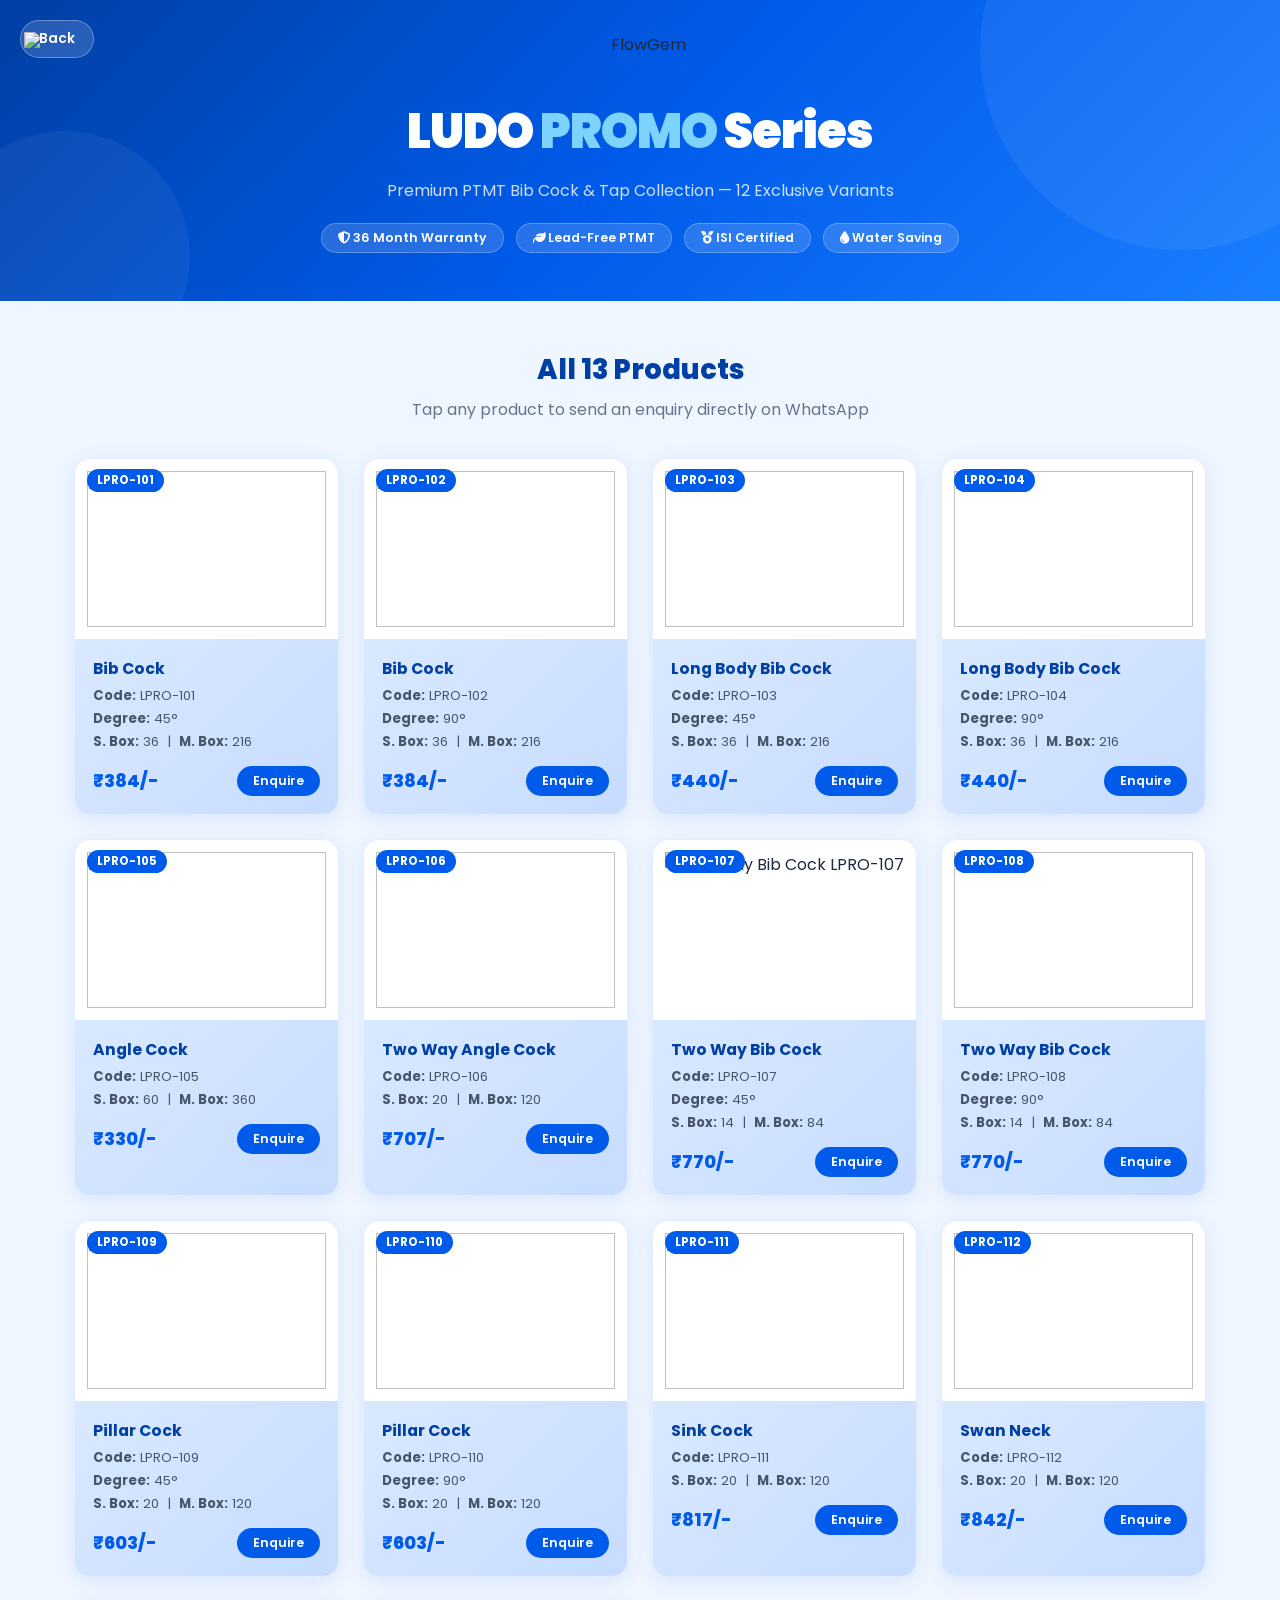
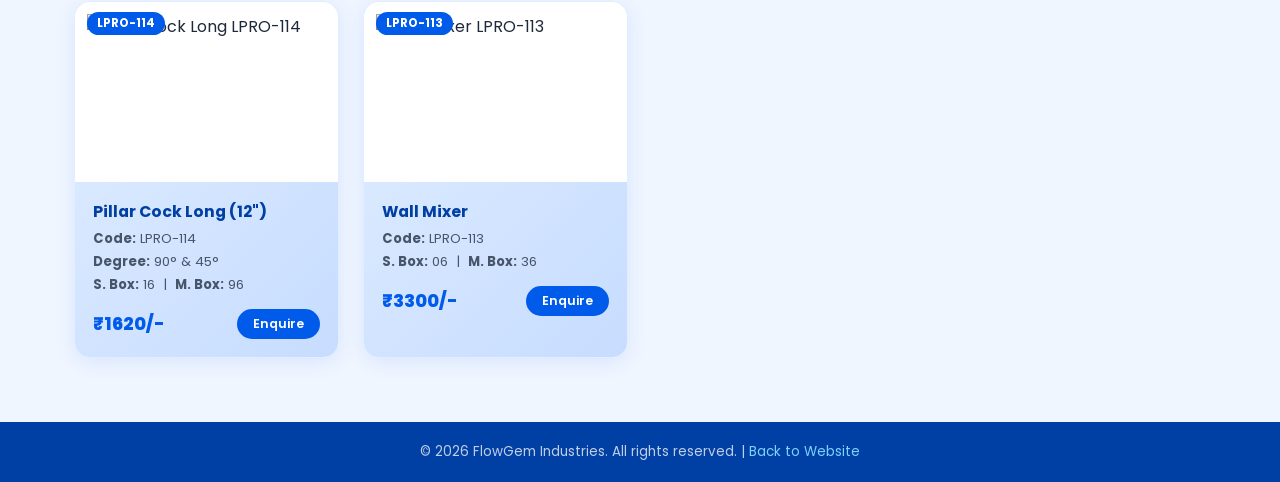
==== 4.html @ 7b32abb2 "Add files via upload" ====
<!DOCTYPE html>
<html lang="en">
<head>
  <meta charset="UTF-8" />
  <meta name="viewport" content="width=device-width, initial-scale=1.0" />
  <title>LUDO PROMO Series – FlowGem</title>
  <link href="https://fonts.googleapis.com/css2?family=Poppins:wght@300;400;600;700;800&display=swap" rel="stylesheet" />
  <link rel="stylesheet" href="https://cdnjs.cloudflare.com/ajax/libs/font-awesome/6.5.0/css/all.min.css" />
  <style>
    *, *::before, *::after { box-sizing: border-box; margin: 0; padding: 0; }
    body { font-family: 'Poppins', sans-serif; background: #f0f6ff; color: #1e293b; }

    /* HEADER */
    .lb-header {
      background: linear-gradient(135deg, #003fa3, #005bea, #1a7fff);
      padding: 32px 24px 48px;
      text-align: center;
      position: relative;
      overflow: hidden;
    }
    .lb-header::before {
      content: '';
      position: absolute;
      width: 400px; height: 400px;
      background: rgba(255,255,255,0.06);
      border-radius: 50%;
      top: -150px; right: -100px;
    }
    .lb-header::after {
      content: '';
      position: absolute;
      width: 250px; height: 250px;
      background: rgba(255,255,255,0.05);
      border-radius: 50%;
      bottom: -80px; left: -60px;
    }
    .back-btn {
      position: absolute;
      top: 20px; left: 20px;
      background: rgba(255,255,255,0.15);
      border: 1px solid rgba(255,255,255,0.3);
      color: #fff;
      padding: 8px 18px;
      border-radius: 50px;
      font-family: 'Poppins', sans-serif;
      font-size: 0.85rem;
      font-weight: 600;
      cursor: pointer;
      text-decoration: none;
      display: inline-flex;
      align-items: center;
      gap: 8px;
      transition: background 0.3s;
      z-index: 10;
    }
    .back-btn:hover { background: rgba(255,255,255,0.25); }
    .lb-logo { height: 48px; margin: 0 auto 16px; display: block; }
    .lb-header h1 { color: #fff; font-size: clamp(2rem, 5vw, 3rem); font-weight: 900; letter-spacing: -1px; }
    .lb-header h1 span { color: #7dd3fc; }
    .lb-header p { color: rgba(255,255,255,0.8); margin-top: 10px; font-size: 1rem; }
    .lb-badges { display: flex; justify-content: center; gap: 12px; flex-wrap: wrap; margin-top: 20px; }
    .lb-badge {
      background: rgba(255,255,255,0.15);
      border: 1px solid rgba(255,255,255,0.25);
      color: #fff;
      padding: 5px 16px;
      border-radius: 50px;
      font-size: 0.78rem;
      font-weight: 600;
    }

    /* GRID */
    .lb-container { max-width: 1180px; margin: 0 auto; padding: 48px 24px 64px; }
    .lb-section-title {
      text-align: center;
      margin-bottom: 36px;
    }
    .lb-section-title h2 { font-size: 1.7rem; font-weight: 800; color: #003fa3; }
    .lb-section-title p { color: #64748b; margin-top: 6px; }

    .lb-grid {
      display: grid;
      grid-template-columns: repeat(auto-fill, minmax(240px, 1fr));
      gap: 24px;
    }

    /* CARD */
    .lb-card {
      background: linear-gradient(135deg, #e0eeff, #c7dcff);
      border-radius: 16px;
      overflow: hidden;
      box-shadow: 0 4px 20px rgba(0,91,234,0.10);
      border: 1px solid #e0eeff;
      transition: transform 0.3s ease, box-shadow 0.3s ease;
      cursor: pointer;
    }
    .lb-card:hover {
      transform: translateY(-8px);
      box-shadow: 0 12px 36px rgba(0,91,234,0.18);
    }
    .lb-card-img {
      background: #fff;
      height: 180px;
      display: flex;
      align-items: center;
      justify-content: center;
      position: relative;
      overflow: hidden;
    }
    .lb-card-img svg { display: none; }
    .lb-prod-img {
      width: 100%;
      height: 100%;
      object-fit: contain;
      padding: 12px;
    }
    .lb-card-num {
      position: absolute;
      top: 10px; left: 12px;
      background: #005bea;
      color: #fff;
      font-size: 0.72rem;
      font-weight: 700;
      padding: 3px 10px;
      border-radius: 50px;
    }
    .lb-card-body { padding: 18px; }
    .lb-card-body h3 { font-size: 0.98rem; font-weight: 700; color: #003fa3; margin-bottom: 6px; }
    .lb-card-body p { font-size: 0.84rem; color: #64748b; line-height: 1.6; margin-bottom: 14px; }
    .lb-card-footer { display: flex; justify-content: space-between; align-items: center; }
    .lb-code { font-size: 0.75rem; color: #94a3b8; font-weight: 600; }
    .lb-enquire {
      padding: 6px 16px;
      background: #005bea;
      color: #fff;
      border-radius: 50px;
      font-size: 0.78rem;
      font-weight: 600;
      text-decoration: none;
      transition: background 0.3s;
    }
    .lb-enquire:hover { background: #003fa3; }
    .lb-details {
      display: flex;
      flex-direction: column;
      gap: 3px;
      margin-bottom: 14px;
      font-size: 0.82rem;
      color: #475569;
    }
    .lb-price {
      font-size: 1.1rem;
      font-weight: 800;
      color: #005bea;
    }

    /* WATER ANIMATION */
    @keyframes flowDown {
      0%   { transform: translateY(0); opacity: 0.9; }
      100% { transform: translateY(22px); opacity: 0; }
    }
    .water-stream .drop { animation: flowDown 1.1s ease-in infinite; }
    .water-stream .d1 { animation-delay: 0s; }
    .water-stream .d2 { animation-delay: 0.35s; }
    .water-stream .d3 { animation-delay: 0.7s; }
    @keyframes rainFall {
      0%   { transform: translateY(0); opacity: 1; }
      100% { transform: translateY(28px); opacity: 0; }
    }
    .rain-drops .rdrop { animation: rainFall 0.9s linear infinite; }
    .rain-drops .r1 { animation-delay: 0s; }
    .rain-drops .r2 { animation-delay: 0.15s; }
    .rain-drops .r3 { animation-delay: 0.3s; }
    .rain-drops .r4 { animation-delay: 0.45s; }
    .rain-drops .r5 { animation-delay: 0.6s; }
    .rain-drops .r6 { animation-delay: 0.75s; }

    /* FOOTER */
    .lb-footer { background: #003fa3; color: rgba(255,255,255,0.75); text-align: center; padding: 20px; font-size: 0.84rem; }
    .lb-footer a { color: #7dd3fc; text-decoration: none; }

    @media (max-width: 768px) {
      .lb-grid { grid-template-columns: repeat(2, 1fr); gap: 16px; }
      .lb-card-img { height: 160px; }
      .lb-container { padding: 32px 16px 48px; }
      .lb-header { padding: 28px 16px 40px; }
      .lb-header h1 { font-size: 1.8rem; }
      .back-btn { font-size: 0.78rem; padding: 6px 14px; }
      .lb-badges { gap: 8px; }
      .lb-badge { font-size: 0.72rem; padding: 4px 12px; }
    }
    @media (max-width: 480px) {
      .lb-grid { grid-template-columns: repeat(2, 1fr); gap: 10px; }
      .lb-card-img { height: 130px; }
      .lb-card-body { padding: 12px; }
      .lb-card-body h3 { font-size: 0.88rem; }
      .lb-details { font-size: 0.76rem; }
      .lb-price { font-size: 0.98rem; }
      .lb-enquire { padding: 5px 12px; font-size: 0.72rem; }
      .lb-card-num { font-size: 0.7rem; }
      .lb-header h1 { font-size: 1.5rem; }
    }
    @media (max-width: 360px) {
      .lb-grid { grid-template-columns: 1fr; }
    }
  </style>
</head>
<body>

<!-- HEADER -->
<div class="lb-header">
  <a href="1.html" class="back-btn"> Back</a>
  <img src="logo.png" alt="FlowGem" class="lb-logo" />
  <h1>LUDO <span>PROMO</span> Series</h1>
  <p>Premium PTMT Bib Cock & Tap Collection — 12 Exclusive Variants</p>
  <div class="lb-badges">
    <span class="lb-badge"><i class="fa-solid fa-shield-halved"></i> 36 Month Warranty</span>
    <span class="lb-badge"><i class="fa-solid fa-leaf"></i> Lead-Free PTMT</span>
    <span class="lb-badge"><i class="fa-solid fa-medal"></i> ISI Certified</span>
    <span class="lb-badge"><i class="fa-solid fa-droplet"></i> Water Saving</span>
  </div>
</div>

<!-- PRODUCT GRID -->
<div class="lb-container">
  <div class="lb-section-title">
    <h2>All 13 Products</h2>
    <p>Tap any product to send an enquiry directly on WhatsApp</p>
  </div>
  <div class="lb-grid">

    <!-- 1 -->
    <div class="lb-card" onclick="enquire('Bib Cock - LPRO-101 - 45° - ₹384')">
      <div class="lb-card-img">
        <span class="lb-card-num">LPRO-101</span>
        <img src="E:\web\image\ALL PRODUCTS\Ludo promo\01.jpg"  class="lb-prod-img" />
      </div>
      <div class="lb-card-body">
        <h3>Bib Cock</h3>
        <div class="lb-details">
          <span><b>Code:</b> LPRO-101</span>
          <span><b>Degree:</b> 45°</span>
          <span><b>S. Box:</b> 36 &nbsp;|&nbsp; <b>M. Box:</b> 216</span>
        </div>
        <div class="lb-card-footer">
          <span class="lb-price">₹384/-</span>
          <a class="lb-enquire">Enquire</a>
        </div>
      </div>
    </div>

    <!-- 2 -->
    <div class="lb-card" onclick="enquire('Bib Cock - LPRO-102 - 90° - ₹384')">
      <div class="lb-card-img">
        <span class="lb-card-num">LPRO-102</span>
        <img src="E:\web\image\ALL PRODUCTS\Ludo promo\01.jpg" class="lb-prod-img" />
      </div>
      <div class="lb-card-body">
        <h3>Bib Cock</h3>
        <div class="lb-details">
          <span><b>Code:</b> LPRO-102</span>
          <span><b>Degree:</b> 90°</span>
          <span><b>S. Box:</b> 36 &nbsp;|&nbsp; <b>M. Box:</b> 216</span>
        </div>
        <div class="lb-card-footer">
          <span class="lb-price">₹384/-</span>
          <a class="lb-enquire">Enquire</a>
        </div>
      </div>
    </div>

    <!-- 3 -->
    <div class="lb-card" onclick="enquire('Long Body Bib Cock - LPRO-103 - 45° - ₹440')">
      <div class="lb-card-img">
        <span class="lb-card-num">LPRO-103</span>
        <img src="E:\web\image\ALL PRODUCTS\Ludo promo\03.jpg" class="lb-prod-img" />
      </div>
      <div class="lb-card-body">
        <h3>Long Body Bib Cock</h3>
        <div class="lb-details">
          <span><b>Code:</b> LPRO-103</span>
          <span><b>Degree:</b> 45°</span>
          <span><b>S. Box:</b> 36 &nbsp;|&nbsp; <b>M. Box:</b> 216</span>
        </div>
        <div class="lb-card-footer">
          <span class="lb-price">₹440/-</span>
          <a class="lb-enquire">Enquire</a>
        </div>
      </div>
    </div>

    <!-- 4 -->
    <div class="lb-card" onclick="enquire('Long Body Bib Cock - LPRO-104 - 90° - ₹440')">
      <div class="lb-card-img">
        <span class="lb-card-num">LPRO-104</span>
        <img src="E:\web\image\ALL PRODUCTS\Ludo promo\04.jpg"  class="lb-prod-img" />
      </div>
      <div class="lb-card-body">
        <h3>Long Body Bib Cock</h3>
        <div class="lb-details">
          <span><b>Code:</b> LPRO-104</span>
          <span><b>Degree:</b> 90°</span>
          <span><b>S. Box:</b> 36 &nbsp;|&nbsp; <b>M. Box:</b> 216</span>
        </div>
        <div class="lb-card-footer">
          <span class="lb-price">₹440/-</span>
          <a class="lb-enquire">Enquire</a>
        </div>
      </div>
    </div>

    <!-- 5 -->
    <div class="lb-card" onclick="enquire('Angle Cock - LPRO-105 - ₹330')">
      <div class="lb-card-img">
        <span class="lb-card-num">LPRO-105</span>
        <img src="E:\web\image\ALL PRODUCTS\Ludo promo\05.jpg"  class="lb-prod-img" />
      </div>
      <div class="lb-card-body">
        <h3>Angle Cock</h3>
        <div class="lb-details">
          <span><b>Code:</b> LPRO-105</span>
          <span><b>S. Box:</b> 60 &nbsp;|&nbsp; <b>M. Box:</b> 360</span>
        </div>
        <div class="lb-card-footer">
          <span class="lb-price">₹330/-</span>
          <a class="lb-enquire">Enquire</a>
        </div>
      </div>
    </div>

    <!-- 6 -->
    <div class="lb-card" onclick="enquire('Two Way Angle Cock - LPRO-106 - ₹707')">
      <div class="lb-card-img">
        <span class="lb-card-num">LPRO-106</span>
        <img src="E:\web\image\ALL PRODUCTS\Ludo promo\06.jpg"  class="lb-prod-img" />
      </div>
      <div class="lb-card-body">
        <h3>Two Way Angle Cock</h3>
        <div class="lb-details">
          <span><b>Code:</b> LPRO-106</span>
          <span><b>S. Box:</b> 20 &nbsp;|&nbsp; <b>M. Box:</b> 120</span>
        </div>
        <div class="lb-card-footer">
          <span class="lb-price">₹707/-</span>
          <a class="lb-enquire">Enquire</a>
        </div>
      </div>
    </div>

    <!-- 7 -->
    <div class="lb-card" onclick="enquire('Two Way Bib Cock - LPRO-107 - 45° - ₹770')">
      <div class="lb-card-img">
        <span class="lb-card-num">LPRO-107</span>
        <img src="E:\web\image\ALL PRODUCTS\Ludo promo\07.jpg" alt="Two Way Bib Cock LPRO-107" class="lb-prod-img" />
      </div>
      <div class="lb-card-body">
        <h3>Two Way Bib Cock</h3>
        <div class="lb-details">
          <span><b>Code:</b> LPRO-107</span>
          <span><b>Degree:</b> 45°</span>
          <span><b>S. Box:</b> 14 &nbsp;|&nbsp; <b>M. Box:</b> 84</span>
        </div>
        <div class="lb-card-footer">
          <span class="lb-price">₹770/-</span>
          <a class="lb-enquire">Enquire</a>
        </div>
      </div>
    </div>

    <!-- 8 -->
    <div class="lb-card" onclick="enquire('Two Way Bib Cock - LPRO-108 - 90° - ₹770')">
      <div class="lb-card-img">
        <span class="lb-card-num">LPRO-108</span>
        <img src="E:\web\image\ALL PRODUCTS\Ludo promo\08.jpg"  class="lb-prod-img" />
      </div>
      <div class="lb-card-body">
        <h3>Two Way Bib Cock</h3>
        <div class="lb-details">
          <span><b>Code:</b> LPRO-108</span>
          <span><b>Degree:</b> 90°</span>
          <span><b>S. Box:</b> 14 &nbsp;|&nbsp; <b>M. Box:</b> 84</span>
        </div>
        <div class="lb-card-footer">
          <span class="lb-price">₹770/-</span>
          <a class="lb-enquire">Enquire</a>
        </div>
      </div>
    </div>

    <!-- 9 -->
    <div class="lb-card" onclick="enquire('Pillar Cock - LPRO-109 - 45° - ₹603')">
      <div class="lb-card-img">
        <span class="lb-card-num">LPRO-109</span>
        <img src="E:\web\image\ALL PRODUCTS\Ludo promo\09.jpg"  class="lb-prod-img" />
      </div>
      <div class="lb-card-body">
        <h3>Pillar Cock</h3>
        <div class="lb-details">
          <span><b>Code:</b> LPRO-109</span>
          <span><b>Degree:</b> 45°</span>
          <span><b>S. Box:</b> 20 &nbsp;|&nbsp; <b>M. Box:</b> 120</span>
        </div>
        <div class="lb-card-footer">
          <span class="lb-price">₹603/-</span>
          <a class="lb-enquire">Enquire</a>
        </div>
      </div>
    </div>

    <!-- 10 -->
    <div class="lb-card" onclick="enquire('Pillar Cock - LPRO-110 - 90° - ₹603')">
      <div class="lb-card-img">
        <span class="lb-card-num">LPRO-110</span>
        <img src="E:\web\image\ALL PRODUCTS\Ludo promo\10.jpg"  class="lb-prod-img" />
      </div>
      <div class="lb-card-body">
        <h3>Pillar Cock</h3>
        <div class="lb-details">
          <span><b>Code:</b> LPRO-110</span>
          <span><b>Degree:</b> 90°</span>
          <span><b>S. Box:</b> 20 &nbsp;|&nbsp; <b>M. Box:</b> 120</span>
        </div>
        <div class="lb-card-footer">
          <span class="lb-price">₹603/-</span>
          <a class="lb-enquire">Enquire</a>
        </div>
      </div>
    </div>

    <!-- 11 -->
    <div class="lb-card" onclick="enquire('Sink Cock - LPRO-111 - ₹817')">
      <div class="lb-card-img">
        <span class="lb-card-num">LPRO-111</span>
        <img src="E:\web\image\ALL PRODUCTS\Ludo promo\11.jpg"  class="lb-prod-img" />
      </div>
      <div class="lb-card-body">
        <h3>Sink Cock</h3>
        <div class="lb-details">
          <span><b>Code:</b> LPRO-111</span>
          <span><b>S. Box:</b> 20 &nbsp;|&nbsp; <b>M. Box:</b> 120</span>
        </div>
        <div class="lb-card-footer">
          <span class="lb-price">₹817/-</span>
          <a class="lb-enquire">Enquire</a>
        </div>
      </div>
    </div>

    <!-- 12 -->
    <div class="lb-card" onclick="enquire('Swan Neck - LPRO-112 - ₹842')">
      <div class="lb-card-img">
        <span class="lb-card-num">LPRO-112</span>
        <img src="E:\web\image\ALL PRODUCTS\Ludo promo\12.jpg"  class="lb-prod-img" />
      </div>
      <div class="lb-card-body">
        <h3>Swan Neck</h3>
        <div class="lb-details">
          <span><b>Code:</b> LPRO-112</span>
          <span><b>S. Box:</b> 20 &nbsp;|&nbsp; <b>M. Box:</b> 120</span>
        </div>
        <div class="lb-card-footer">
          <span class="lb-price">₹842/-</span>
          <a class="lb-enquire">Enquire</a>
        </div>
      </div>
    </div>

    <!-- 13 -->
    <div class="lb-card" onclick="enquire('Pillar Cock Long 12 inch - LPRO-114 - 90° & 45° - ₹1620')">
      <div class="lb-card-img">
        <span class="lb-card-num">LPRO-114</span>
        <img src="E:\web\image\ALL PRODUCTS\Ludo promo\.jpg" alt="Pillar Cock Long LPRO-114" class="lb-prod-img" />
      </div>
      <div class="lb-card-body">
        <h3>Pillar Cock Long (12")</h3>
        <div class="lb-details">
          <span><b>Code:</b> LPRO-114</span>
          <span><b>Degree:</b> 90° &amp; 45°</span>
          <span><b>S. Box:</b> 16 &nbsp;|&nbsp; <b>M. Box:</b> 96</span>
        </div>
        <div class="lb-card-footer">
          <span class="lb-price">₹1620/-</span>
          <a class="lb-enquire">Enquire</a>
        </div>
      </div>
    </div>

    <!-- Wall Mixer LPRO-113 -->
    <div class="lb-card" onclick="enquire('Wall Mixer - LPRO-113 - ₹3300')">
      <div class="lb-card-img">
        <span class="lb-card-num">LPRO-113</span>
        <img src="E:\web\image\ALL PRODUCTS\Ludo promo\13.jpg" alt="Wall Mixer LPRO-113" class="lb-prod-img" />
      </div>
      <div class="lb-card-body">
        <h3>Wall Mixer</h3>
        <div class="lb-details">
          <span><b>Code:</b> LPRO-113</span>
          <span><b>S. Box:</b> 06 &nbsp;|&nbsp; <b>M. Box:</b> 36</span>
        </div>
        <div class="lb-card-footer">
          <span class="lb-price">₹3300/-</span>
          <a class="lb-enquire">Enquire</a>
        </div>
      </div>
    </div>

  </div><!-- end lb-grid -->

</div><!-- end lb-container -->

<div class="lb-footer">
  <p>&copy; 2026 FlowGem Industries. All rights reserved. | <a href="1.html">Back to Website</a></p>
</div>

<script>
  function enquire(product) {
    const msg = '🔵 *LUDO PROMO Series Enquiry*\n\n🚿 *Product:* ' + product + '\n\nPlease send me more details and pricing.';
    window.open('https://wa.me/918306543264?text=' + encodeURIComponent(msg), '_blank');
  }
</script>
</body>
</html>
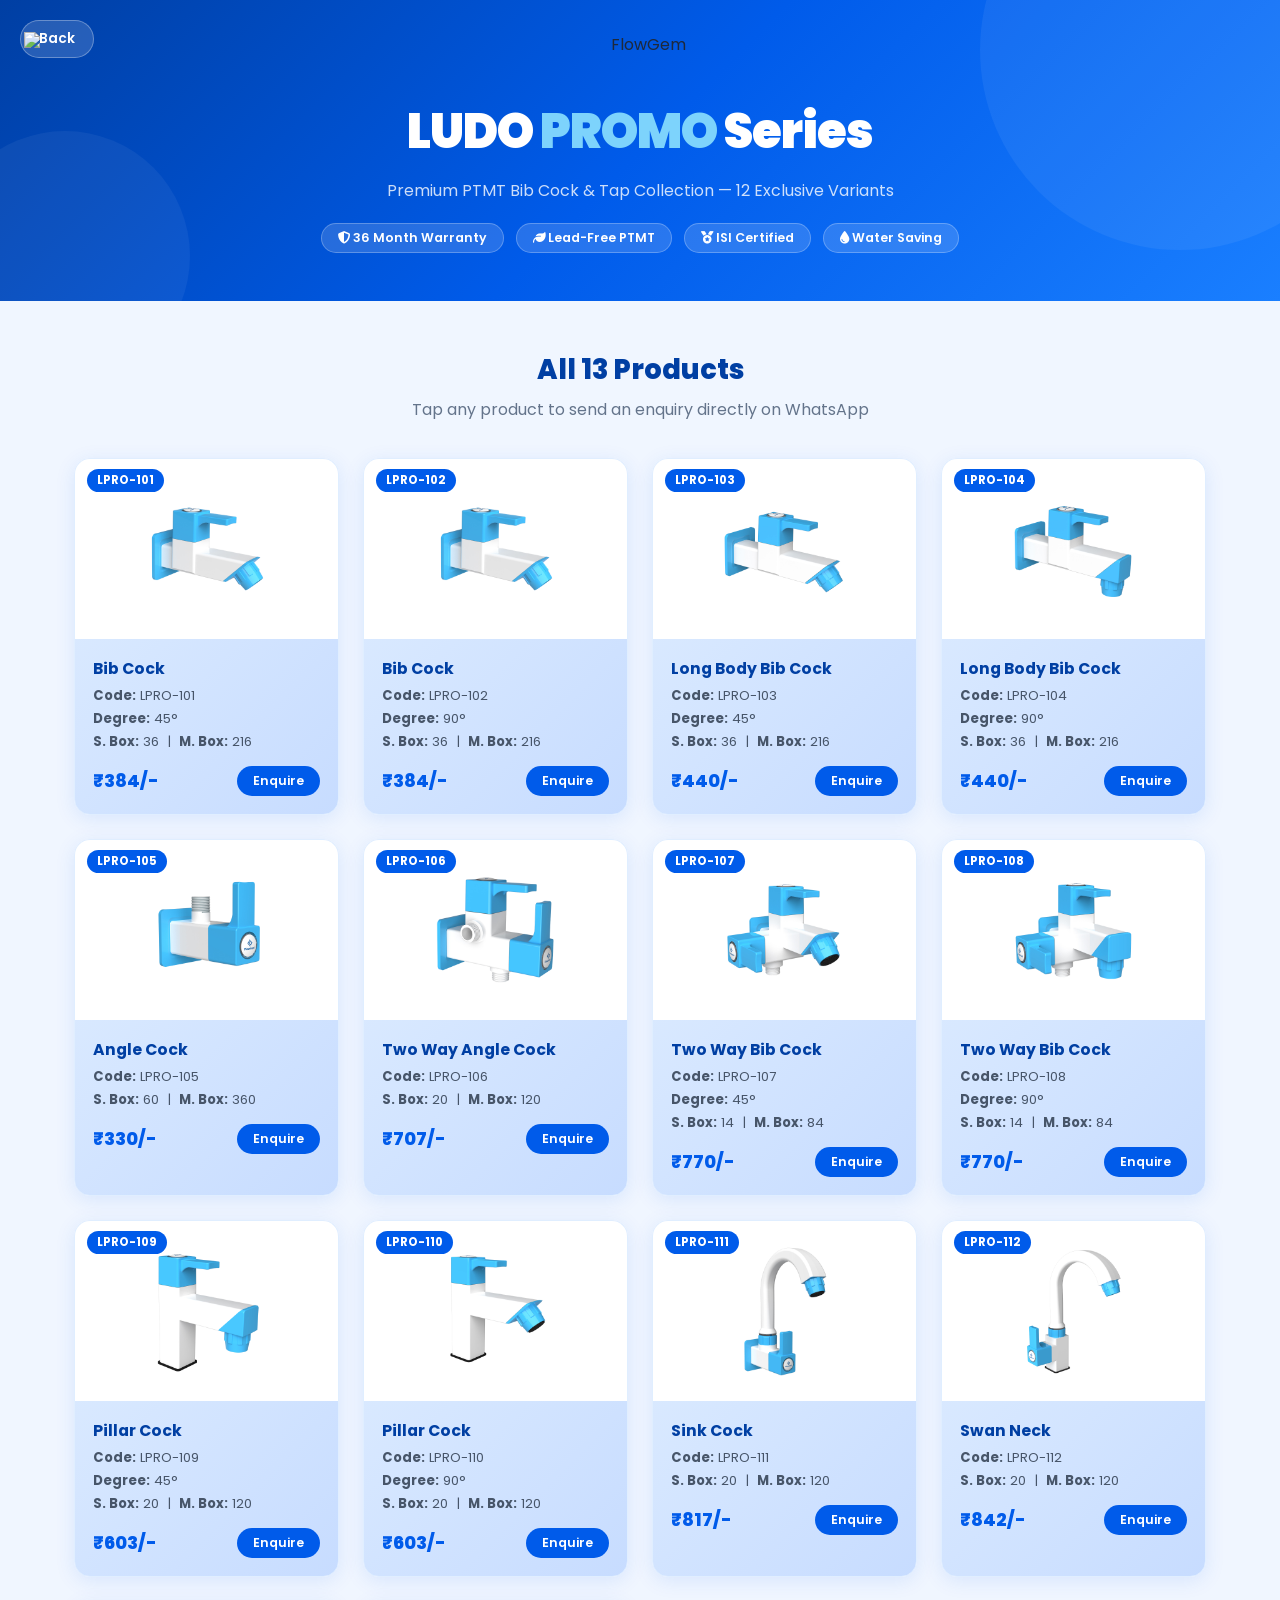
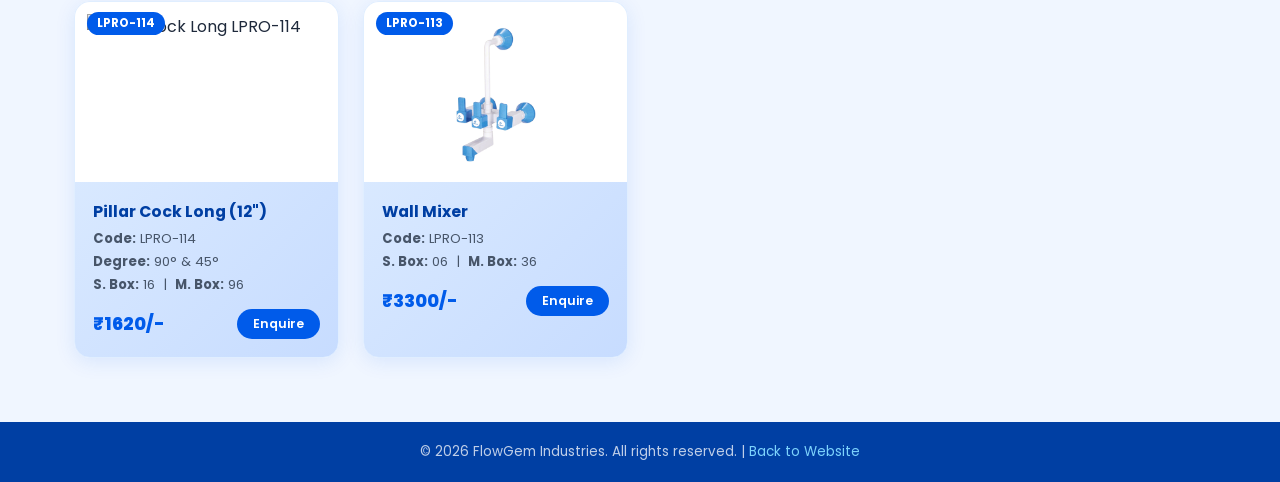
==== commit 4b8d62f8: "Update 4.html" ====
--- a/4.html
+++ b/4.html
@@ -233,7 +233,7 @@
     <div class="lb-card" onclick="enquire('Bib Cock - LPRO-101 - 45° - ₹384')">
       <div class="lb-card-img">
         <span class="lb-card-num">LPRO-101</span>
-        <img src="E:\web\image\ALL PRODUCTS\Ludo promo\01.jpg"  class="lb-prod-img" />
+        <img src="01.jpg"  class="lb-prod-img" />
       </div>
       <div class="lb-card-body">
         <h3>Bib Cock</h3>
@@ -253,7 +253,7 @@
     <div class="lb-card" onclick="enquire('Bib Cock - LPRO-102 - 90° - ₹384')">
       <div class="lb-card-img">
         <span class="lb-card-num">LPRO-102</span>
-        <img src="E:\web\image\ALL PRODUCTS\Ludo promo\01.jpg" class="lb-prod-img" />
+        <img src="01.jpg" class="lb-prod-img" />
       </div>
       <div class="lb-card-body">
         <h3>Bib Cock</h3>
@@ -273,7 +273,7 @@
     <div class="lb-card" onclick="enquire('Long Body Bib Cock - LPRO-103 - 45° - ₹440')">
       <div class="lb-card-img">
         <span class="lb-card-num">LPRO-103</span>
-        <img src="E:\web\image\ALL PRODUCTS\Ludo promo\03.jpg" class="lb-prod-img" />
+        <img src="03.jpg" class="lb-prod-img" />
       </div>
       <div class="lb-card-body">
         <h3>Long Body Bib Cock</h3>
@@ -293,7 +293,7 @@
     <div class="lb-card" onclick="enquire('Long Body Bib Cock - LPRO-104 - 90° - ₹440')">
       <div class="lb-card-img">
         <span class="lb-card-num">LPRO-104</span>
-        <img src="E:\web\image\ALL PRODUCTS\Ludo promo\04.jpg"  class="lb-prod-img" />
+        <img src="04.jpg"  class="lb-prod-img" />
       </div>
       <div class="lb-card-body">
         <h3>Long Body Bib Cock</h3>
@@ -313,7 +313,7 @@
     <div class="lb-card" onclick="enquire('Angle Cock - LPRO-105 - ₹330')">
       <div class="lb-card-img">
         <span class="lb-card-num">LPRO-105</span>
-        <img src="E:\web\image\ALL PRODUCTS\Ludo promo\05.jpg"  class="lb-prod-img" />
+        <img src="05.jpg"  class="lb-prod-img" />
       </div>
       <div class="lb-card-body">
         <h3>Angle Cock</h3>
@@ -332,7 +332,7 @@
     <div class="lb-card" onclick="enquire('Two Way Angle Cock - LPRO-106 - ₹707')">
       <div class="lb-card-img">
         <span class="lb-card-num">LPRO-106</span>
-        <img src="E:\web\image\ALL PRODUCTS\Ludo promo\06.jpg"  class="lb-prod-img" />
+        <img src="06.jpg"  class="lb-prod-img" />
       </div>
       <div class="lb-card-body">
         <h3>Two Way Angle Cock</h3>
@@ -351,7 +351,7 @@
     <div class="lb-card" onclick="enquire('Two Way Bib Cock - LPRO-107 - 45° - ₹770')">
       <div class="lb-card-img">
         <span class="lb-card-num">LPRO-107</span>
-        <img src="E:\web\image\ALL PRODUCTS\Ludo promo\07.jpg" alt="Two Way Bib Cock LPRO-107" class="lb-prod-img" />
+        <img src="07.jpg" alt="Two Way Bib Cock LPRO-107" class="lb-prod-img" />
       </div>
       <div class="lb-card-body">
         <h3>Two Way Bib Cock</h3>
@@ -371,7 +371,7 @@
     <div class="lb-card" onclick="enquire('Two Way Bib Cock - LPRO-108 - 90° - ₹770')">
       <div class="lb-card-img">
         <span class="lb-card-num">LPRO-108</span>
-        <img src="E:\web\image\ALL PRODUCTS\Ludo promo\08.jpg"  class="lb-prod-img" />
+        <img src="08.jpg"  class="lb-prod-img" />
       </div>
       <div class="lb-card-body">
         <h3>Two Way Bib Cock</h3>
@@ -391,7 +391,7 @@
     <div class="lb-card" onclick="enquire('Pillar Cock - LPRO-109 - 45° - ₹603')">
       <div class="lb-card-img">
         <span class="lb-card-num">LPRO-109</span>
-        <img src="E:\web\image\ALL PRODUCTS\Ludo promo\09.jpg"  class="lb-prod-img" />
+        <img src="09.jpg"  class="lb-prod-img" />
       </div>
       <div class="lb-card-body">
         <h3>Pillar Cock</h3>
@@ -411,7 +411,7 @@
     <div class="lb-card" onclick="enquire('Pillar Cock - LPRO-110 - 90° - ₹603')">
       <div class="lb-card-img">
         <span class="lb-card-num">LPRO-110</span>
-        <img src="E:\web\image\ALL PRODUCTS\Ludo promo\10.jpg"  class="lb-prod-img" />
+        <img src="10.jpg"  class="lb-prod-img" />
       </div>
       <div class="lb-card-body">
         <h3>Pillar Cock</h3>
@@ -431,7 +431,7 @@
     <div class="lb-card" onclick="enquire('Sink Cock - LPRO-111 - ₹817')">
       <div class="lb-card-img">
         <span class="lb-card-num">LPRO-111</span>
-        <img src="E:\web\image\ALL PRODUCTS\Ludo promo\11.jpg"  class="lb-prod-img" />
+        <img src="11.jpg"  class="lb-prod-img" />
       </div>
       <div class="lb-card-body">
         <h3>Sink Cock</h3>
@@ -450,7 +450,7 @@
     <div class="lb-card" onclick="enquire('Swan Neck - LPRO-112 - ₹842')">
       <div class="lb-card-img">
         <span class="lb-card-num">LPRO-112</span>
-        <img src="E:\web\image\ALL PRODUCTS\Ludo promo\12.jpg"  class="lb-prod-img" />
+        <img src="12.jpg"  class="lb-prod-img" />
       </div>
       <div class="lb-card-body">
         <h3>Swan Neck</h3>
@@ -489,7 +489,7 @@
     <div class="lb-card" onclick="enquire('Wall Mixer - LPRO-113 - ₹3300')">
       <div class="lb-card-img">
         <span class="lb-card-num">LPRO-113</span>
-        <img src="E:\web\image\ALL PRODUCTS\Ludo promo\13.jpg" alt="Wall Mixer LPRO-113" class="lb-prod-img" />
+        <img src="13.jpg" alt="Wall Mixer LPRO-113" class="lb-prod-img" />
       </div>
       <div class="lb-card-body">
         <h3>Wall Mixer</h3>
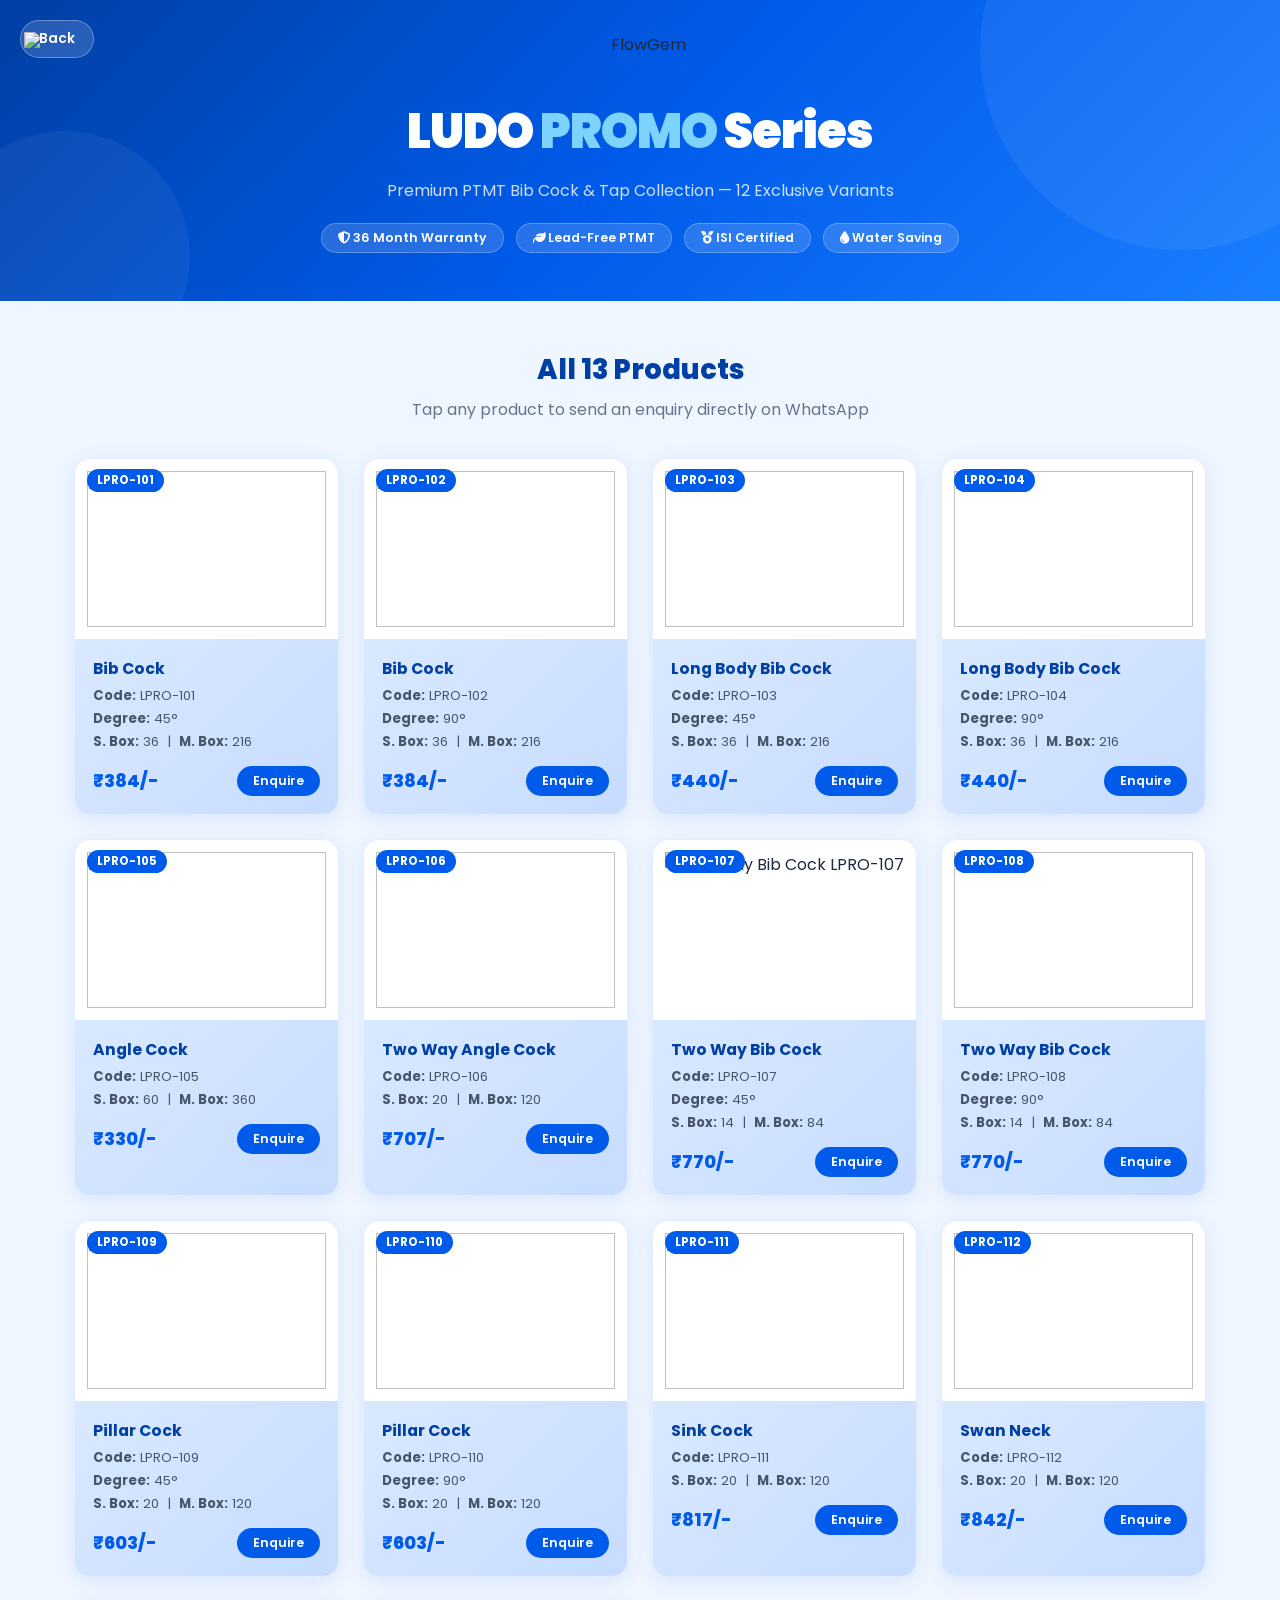
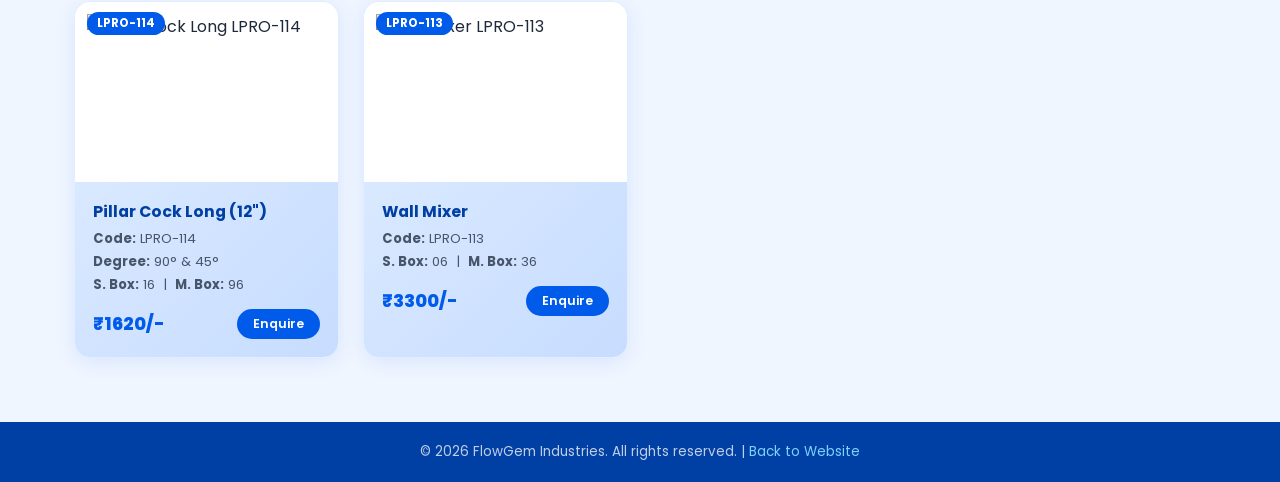
==== commit f1c74b9a: "Update 4.html" ====
--- a/4.html
+++ b/4.html
@@ -189,7 +189,7 @@
       .lb-badges { gap: 8px; }
       .lb-badge { font-size: 0.72rem; padding: 4px 12px; }
     }
-    @media (max-width: 480px) {
+    @media (max-width: 600px) {
       .lb-grid { grid-template-columns: repeat(2, 1fr); gap: 10px; }
       .lb-card-img { height: 130px; }
       .lb-card-body { padding: 12px; }
@@ -233,7 +233,7 @@
     <div class="lb-card" onclick="enquire('Bib Cock - LPRO-101 - 45° - ₹384')">
       <div class="lb-card-img">
         <span class="lb-card-num">LPRO-101</span>
-        <img src="01.jpg"  class="lb-prod-img" />
+        <img src="E:\web\image\ALL PRODUCTS\Ludo promo\01.jpg"  class="lb-prod-img" />
       </div>
       <div class="lb-card-body">
         <h3>Bib Cock</h3>
@@ -253,7 +253,7 @@
     <div class="lb-card" onclick="enquire('Bib Cock - LPRO-102 - 90° - ₹384')">
       <div class="lb-card-img">
         <span class="lb-card-num">LPRO-102</span>
-        <img src="01.jpg" class="lb-prod-img" />
+        <img src="E:\web\image\ALL PRODUCTS\Ludo promo\01.jpg" class="lb-prod-img" />
       </div>
       <div class="lb-card-body">
         <h3>Bib Cock</h3>
@@ -273,7 +273,7 @@
     <div class="lb-card" onclick="enquire('Long Body Bib Cock - LPRO-103 - 45° - ₹440')">
       <div class="lb-card-img">
         <span class="lb-card-num">LPRO-103</span>
-        <img src="03.jpg" class="lb-prod-img" />
+        <img src="E:\web\image\ALL PRODUCTS\Ludo promo\03.jpg" class="lb-prod-img" />
       </div>
       <div class="lb-card-body">
         <h3>Long Body Bib Cock</h3>
@@ -293,7 +293,7 @@
     <div class="lb-card" onclick="enquire('Long Body Bib Cock - LPRO-104 - 90° - ₹440')">
       <div class="lb-card-img">
         <span class="lb-card-num">LPRO-104</span>
-        <img src="04.jpg"  class="lb-prod-img" />
+        <img src="E:\web\image\ALL PRODUCTS\Ludo promo\04.jpg"  class="lb-prod-img" />
       </div>
       <div class="lb-card-body">
         <h3>Long Body Bib Cock</h3>
@@ -313,7 +313,7 @@
     <div class="lb-card" onclick="enquire('Angle Cock - LPRO-105 - ₹330')">
       <div class="lb-card-img">
         <span class="lb-card-num">LPRO-105</span>
-        <img src="05.jpg"  class="lb-prod-img" />
+        <img src="E:\web\image\ALL PRODUCTS\Ludo promo\05.jpg"  class="lb-prod-img" />
       </div>
       <div class="lb-card-body">
         <h3>Angle Cock</h3>
@@ -332,7 +332,7 @@
     <div class="lb-card" onclick="enquire('Two Way Angle Cock - LPRO-106 - ₹707')">
       <div class="lb-card-img">
         <span class="lb-card-num">LPRO-106</span>
-        <img src="06.jpg"  class="lb-prod-img" />
+        <img src="E:\web\image\ALL PRODUCTS\Ludo promo\06.jpg"  class="lb-prod-img" />
       </div>
       <div class="lb-card-body">
         <h3>Two Way Angle Cock</h3>
@@ -351,7 +351,7 @@
     <div class="lb-card" onclick="enquire('Two Way Bib Cock - LPRO-107 - 45° - ₹770')">
       <div class="lb-card-img">
         <span class="lb-card-num">LPRO-107</span>
-        <img src="07.jpg" alt="Two Way Bib Cock LPRO-107" class="lb-prod-img" />
+        <img src="E:\web\image\ALL PRODUCTS\Ludo promo\07.jpg" alt="Two Way Bib Cock LPRO-107" class="lb-prod-img" />
       </div>
       <div class="lb-card-body">
         <h3>Two Way Bib Cock</h3>
@@ -371,7 +371,7 @@
     <div class="lb-card" onclick="enquire('Two Way Bib Cock - LPRO-108 - 90° - ₹770')">
       <div class="lb-card-img">
         <span class="lb-card-num">LPRO-108</span>
-        <img src="08.jpg"  class="lb-prod-img" />
+        <img src="E:\web\image\ALL PRODUCTS\Ludo promo\08.jpg"  class="lb-prod-img" />
       </div>
       <div class="lb-card-body">
         <h3>Two Way Bib Cock</h3>
@@ -391,7 +391,7 @@
     <div class="lb-card" onclick="enquire('Pillar Cock - LPRO-109 - 45° - ₹603')">
       <div class="lb-card-img">
         <span class="lb-card-num">LPRO-109</span>
-        <img src="09.jpg"  class="lb-prod-img" />
+        <img src="E:\web\image\ALL PRODUCTS\Ludo promo\09.jpg"  class="lb-prod-img" />
       </div>
       <div class="lb-card-body">
         <h3>Pillar Cock</h3>
@@ -411,7 +411,7 @@
     <div class="lb-card" onclick="enquire('Pillar Cock - LPRO-110 - 90° - ₹603')">
       <div class="lb-card-img">
         <span class="lb-card-num">LPRO-110</span>
-        <img src="10.jpg"  class="lb-prod-img" />
+        <img src="E:\web\image\ALL PRODUCTS\Ludo promo\10.jpg"  class="lb-prod-img" />
       </div>
       <div class="lb-card-body">
         <h3>Pillar Cock</h3>
@@ -431,7 +431,7 @@
     <div class="lb-card" onclick="enquire('Sink Cock - LPRO-111 - ₹817')">
       <div class="lb-card-img">
         <span class="lb-card-num">LPRO-111</span>
-        <img src="11.jpg"  class="lb-prod-img" />
+        <img src="E:\web\image\ALL PRODUCTS\Ludo promo\11.jpg"  class="lb-prod-img" />
       </div>
       <div class="lb-card-body">
         <h3>Sink Cock</h3>
@@ -450,7 +450,7 @@
     <div class="lb-card" onclick="enquire('Swan Neck - LPRO-112 - ₹842')">
       <div class="lb-card-img">
         <span class="lb-card-num">LPRO-112</span>
-        <img src="12.jpg"  class="lb-prod-img" />
+        <img src="E:\web\image\ALL PRODUCTS\Ludo promo\12.jpg"  class="lb-prod-img" />
       </div>
       <div class="lb-card-body">
         <h3>Swan Neck</h3>
@@ -489,7 +489,7 @@
     <div class="lb-card" onclick="enquire('Wall Mixer - LPRO-113 - ₹3300')">
       <div class="lb-card-img">
         <span class="lb-card-num">LPRO-113</span>
-        <img src="13.jpg" alt="Wall Mixer LPRO-113" class="lb-prod-img" />
+        <img src="E:\web\image\ALL PRODUCTS\Ludo promo\13.jpg" alt="Wall Mixer LPRO-113" class="lb-prod-img" />
       </div>
       <div class="lb-card-body">
         <h3>Wall Mixer</h3>
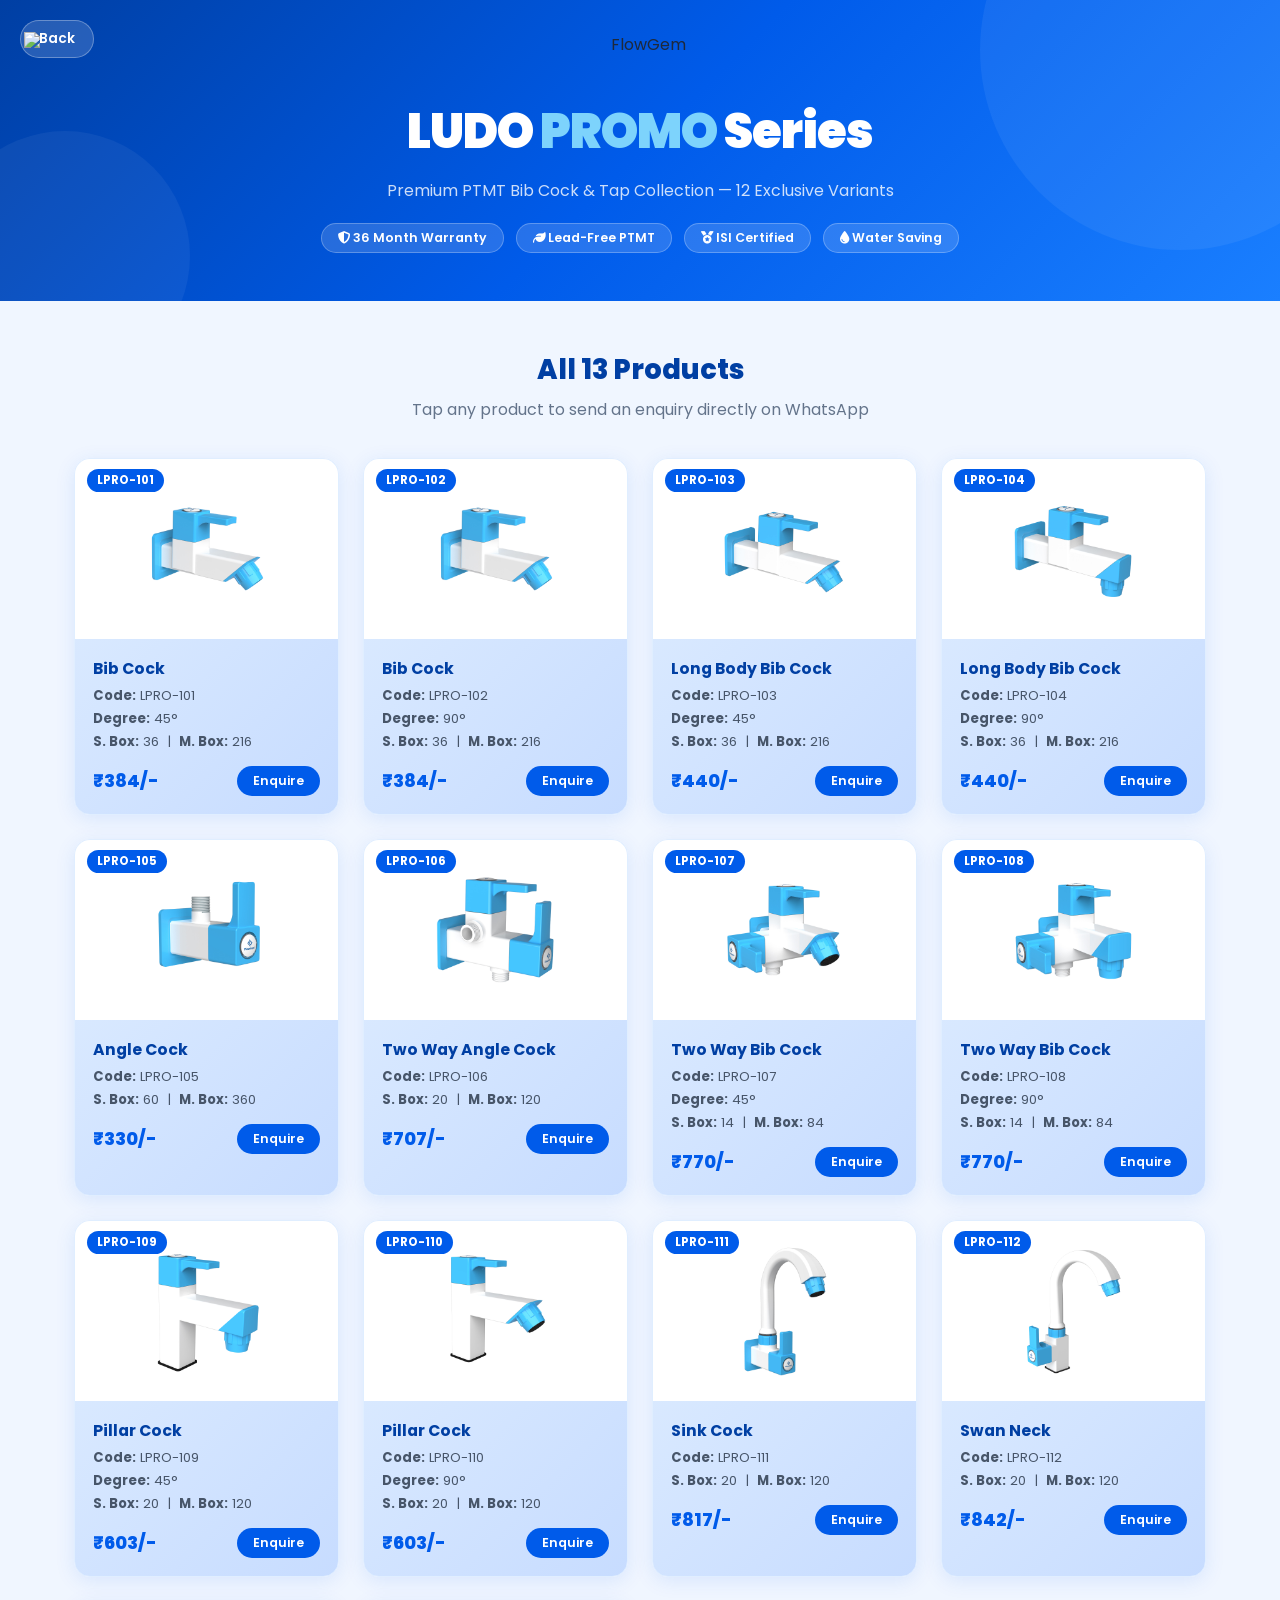
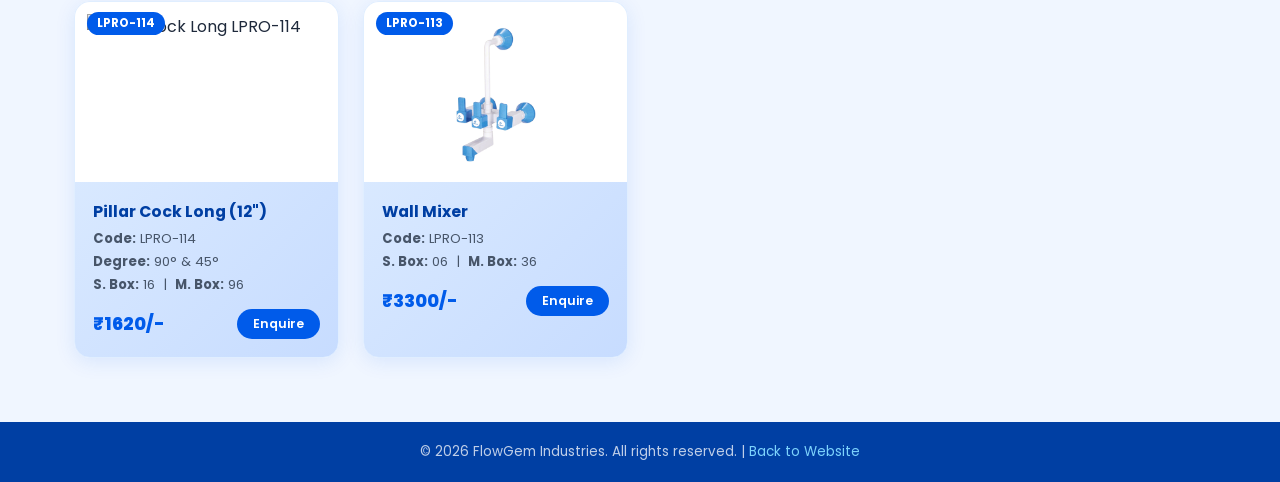
==== commit 4fb899da: "Update 4.html" ====
--- a/4.html
+++ b/4.html
@@ -189,7 +189,7 @@
       .lb-badges { gap: 8px; }
       .lb-badge { font-size: 0.72rem; padding: 4px 12px; }
     }
-    @media (max-width: 600px) {
+    @media (max-width: 480px) {
       .lb-grid { grid-template-columns: repeat(2, 1fr); gap: 10px; }
       .lb-card-img { height: 130px; }
       .lb-card-body { padding: 12px; }
@@ -233,7 +233,7 @@
     <div class="lb-card" onclick="enquire('Bib Cock - LPRO-101 - 45° - ₹384')">
       <div class="lb-card-img">
         <span class="lb-card-num">LPRO-101</span>
-        <img src="E:\web\image\ALL PRODUCTS\Ludo promo\01.jpg"  class="lb-prod-img" />
+        <img src="01.jpg"  class="lb-prod-img" />
       </div>
       <div class="lb-card-body">
         <h3>Bib Cock</h3>
@@ -253,7 +253,7 @@
     <div class="lb-card" onclick="enquire('Bib Cock - LPRO-102 - 90° - ₹384')">
       <div class="lb-card-img">
         <span class="lb-card-num">LPRO-102</span>
-        <img src="E:\web\image\ALL PRODUCTS\Ludo promo\01.jpg" class="lb-prod-img" />
+        <img src="01.jpg" class="lb-prod-img" />
       </div>
       <div class="lb-card-body">
         <h3>Bib Cock</h3>
@@ -273,7 +273,7 @@
     <div class="lb-card" onclick="enquire('Long Body Bib Cock - LPRO-103 - 45° - ₹440')">
       <div class="lb-card-img">
         <span class="lb-card-num">LPRO-103</span>
-        <img src="E:\web\image\ALL PRODUCTS\Ludo promo\03.jpg" class="lb-prod-img" />
+        <img src="03.jpg" class="lb-prod-img" />
       </div>
       <div class="lb-card-body">
         <h3>Long Body Bib Cock</h3>
@@ -293,7 +293,7 @@
     <div class="lb-card" onclick="enquire('Long Body Bib Cock - LPRO-104 - 90° - ₹440')">
       <div class="lb-card-img">
         <span class="lb-card-num">LPRO-104</span>
-        <img src="E:\web\image\ALL PRODUCTS\Ludo promo\04.jpg"  class="lb-prod-img" />
+        <img src="04.jpg"  class="lb-prod-img" />
       </div>
       <div class="lb-card-body">
         <h3>Long Body Bib Cock</h3>
@@ -313,7 +313,7 @@
     <div class="lb-card" onclick="enquire('Angle Cock - LPRO-105 - ₹330')">
       <div class="lb-card-img">
         <span class="lb-card-num">LPRO-105</span>
-        <img src="E:\web\image\ALL PRODUCTS\Ludo promo\05.jpg"  class="lb-prod-img" />
+        <img src="05.jpg"  class="lb-prod-img" />
       </div>
       <div class="lb-card-body">
         <h3>Angle Cock</h3>
@@ -332,7 +332,7 @@
     <div class="lb-card" onclick="enquire('Two Way Angle Cock - LPRO-106 - ₹707')">
       <div class="lb-card-img">
         <span class="lb-card-num">LPRO-106</span>
-        <img src="E:\web\image\ALL PRODUCTS\Ludo promo\06.jpg"  class="lb-prod-img" />
+        <img src="06.jpg"  class="lb-prod-img" />
       </div>
       <div class="lb-card-body">
         <h3>Two Way Angle Cock</h3>
@@ -351,7 +351,7 @@
     <div class="lb-card" onclick="enquire('Two Way Bib Cock - LPRO-107 - 45° - ₹770')">
       <div class="lb-card-img">
         <span class="lb-card-num">LPRO-107</span>
-        <img src="E:\web\image\ALL PRODUCTS\Ludo promo\07.jpg" alt="Two Way Bib Cock LPRO-107" class="lb-prod-img" />
+        <img src="07.jpg" alt="Two Way Bib Cock LPRO-107" class="lb-prod-img" />
       </div>
       <div class="lb-card-body">
         <h3>Two Way Bib Cock</h3>
@@ -371,7 +371,7 @@
     <div class="lb-card" onclick="enquire('Two Way Bib Cock - LPRO-108 - 90° - ₹770')">
       <div class="lb-card-img">
         <span class="lb-card-num">LPRO-108</span>
-        <img src="E:\web\image\ALL PRODUCTS\Ludo promo\08.jpg"  class="lb-prod-img" />
+        <img src="08.jpg"  class="lb-prod-img" />
       </div>
       <div class="lb-card-body">
         <h3>Two Way Bib Cock</h3>
@@ -391,7 +391,7 @@
     <div class="lb-card" onclick="enquire('Pillar Cock - LPRO-109 - 45° - ₹603')">
       <div class="lb-card-img">
         <span class="lb-card-num">LPRO-109</span>
-        <img src="E:\web\image\ALL PRODUCTS\Ludo promo\09.jpg"  class="lb-prod-img" />
+        <img src="09.jpg"  class="lb-prod-img" />
       </div>
       <div class="lb-card-body">
         <h3>Pillar Cock</h3>
@@ -411,7 +411,7 @@
     <div class="lb-card" onclick="enquire('Pillar Cock - LPRO-110 - 90° - ₹603')">
       <div class="lb-card-img">
         <span class="lb-card-num">LPRO-110</span>
-        <img src="E:\web\image\ALL PRODUCTS\Ludo promo\10.jpg"  class="lb-prod-img" />
+        <img src="10.jpg"  class="lb-prod-img" />
       </div>
       <div class="lb-card-body">
         <h3>Pillar Cock</h3>
@@ -431,7 +431,7 @@
     <div class="lb-card" onclick="enquire('Sink Cock - LPRO-111 - ₹817')">
       <div class="lb-card-img">
         <span class="lb-card-num">LPRO-111</span>
-        <img src="E:\web\image\ALL PRODUCTS\Ludo promo\11.jpg"  class="lb-prod-img" />
+        <img src="11.jpg"  class="lb-prod-img" />
       </div>
       <div class="lb-card-body">
         <h3>Sink Cock</h3>
@@ -450,7 +450,7 @@
     <div class="lb-card" onclick="enquire('Swan Neck - LPRO-112 - ₹842')">
       <div class="lb-card-img">
         <span class="lb-card-num">LPRO-112</span>
-        <img src="E:\web\image\ALL PRODUCTS\Ludo promo\12.jpg"  class="lb-prod-img" />
+        <img src="12.jpg"  class="lb-prod-img" />
       </div>
       <div class="lb-card-body">
         <h3>Swan Neck</h3>
@@ -489,7 +489,7 @@
     <div class="lb-card" onclick="enquire('Wall Mixer - LPRO-113 - ₹3300')">
       <div class="lb-card-img">
         <span class="lb-card-num">LPRO-113</span>
-        <img src="E:\web\image\ALL PRODUCTS\Ludo promo\13.jpg" alt="Wall Mixer LPRO-113" class="lb-prod-img" />
+        <img src="13.jpg" alt="Wall Mixer LPRO-113" class="lb-prod-img" />
       </div>
       <div class="lb-card-body">
         <h3>Wall Mixer</h3>
